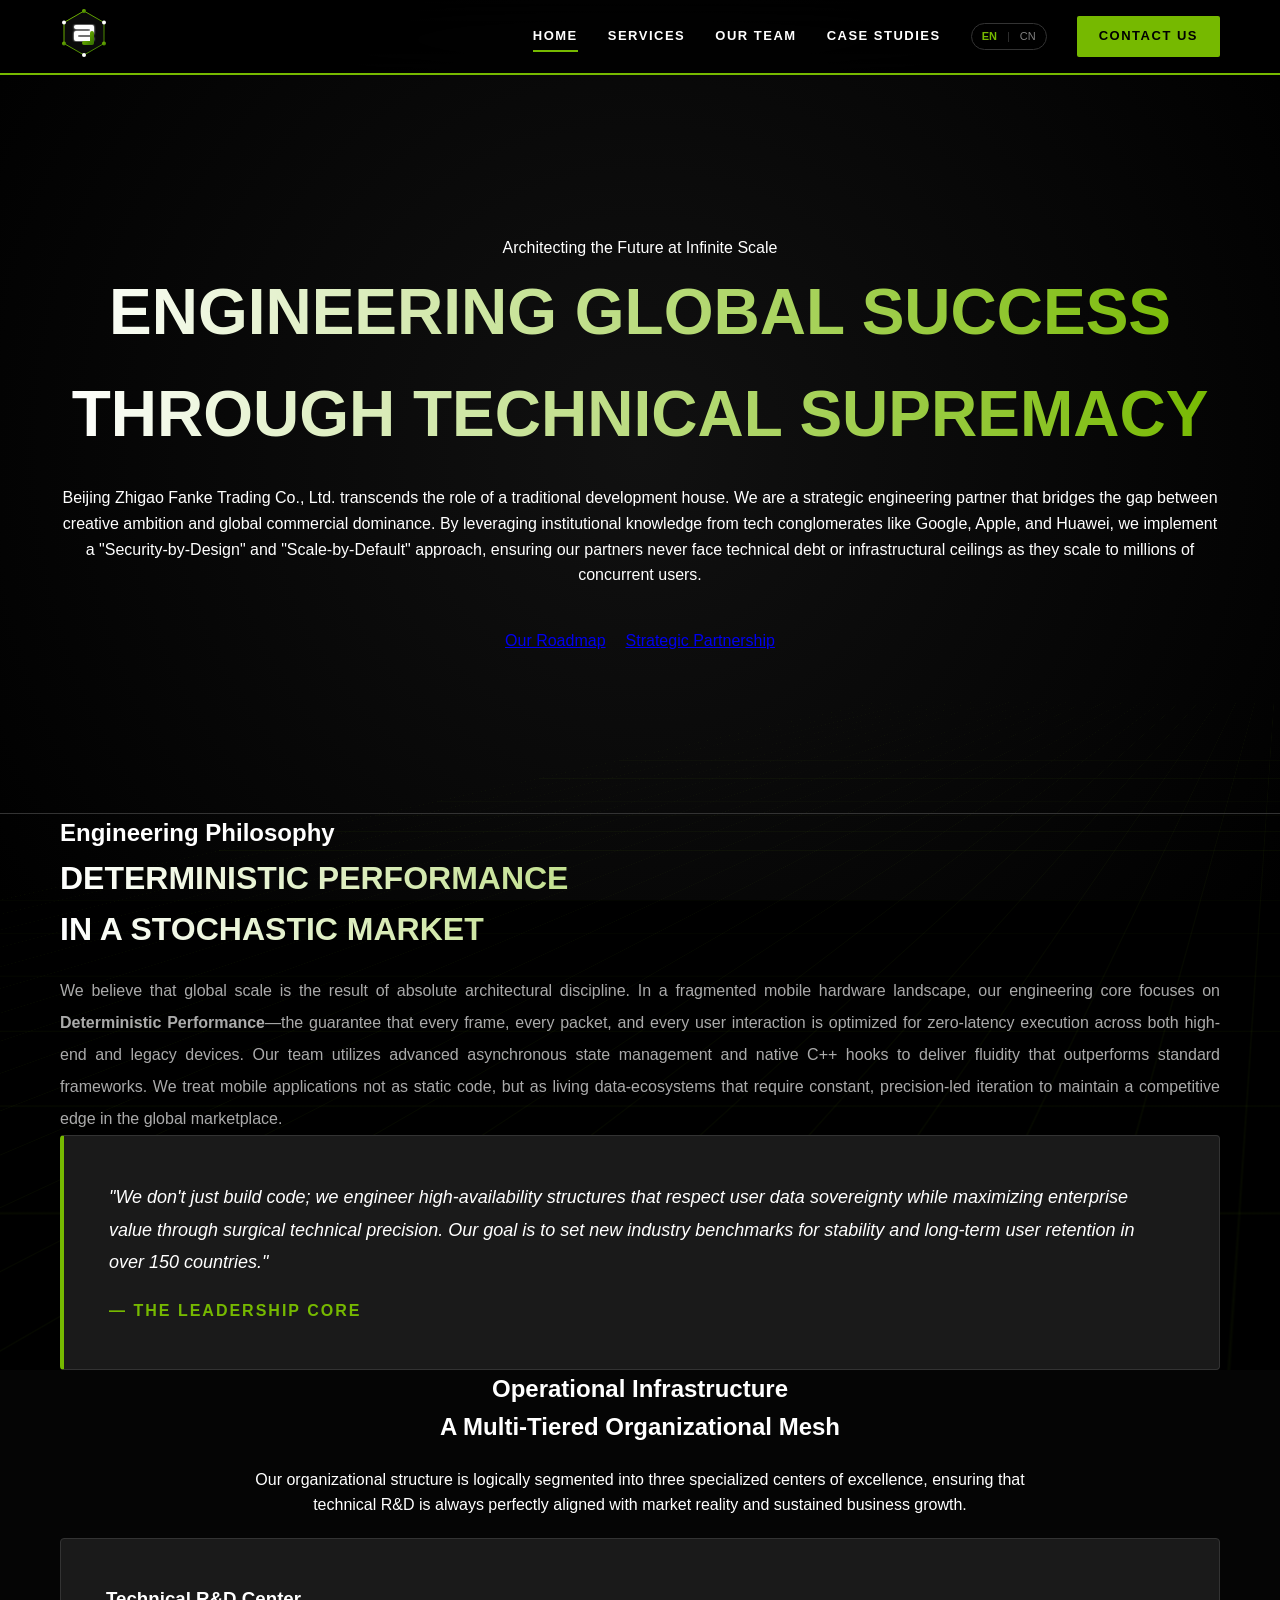
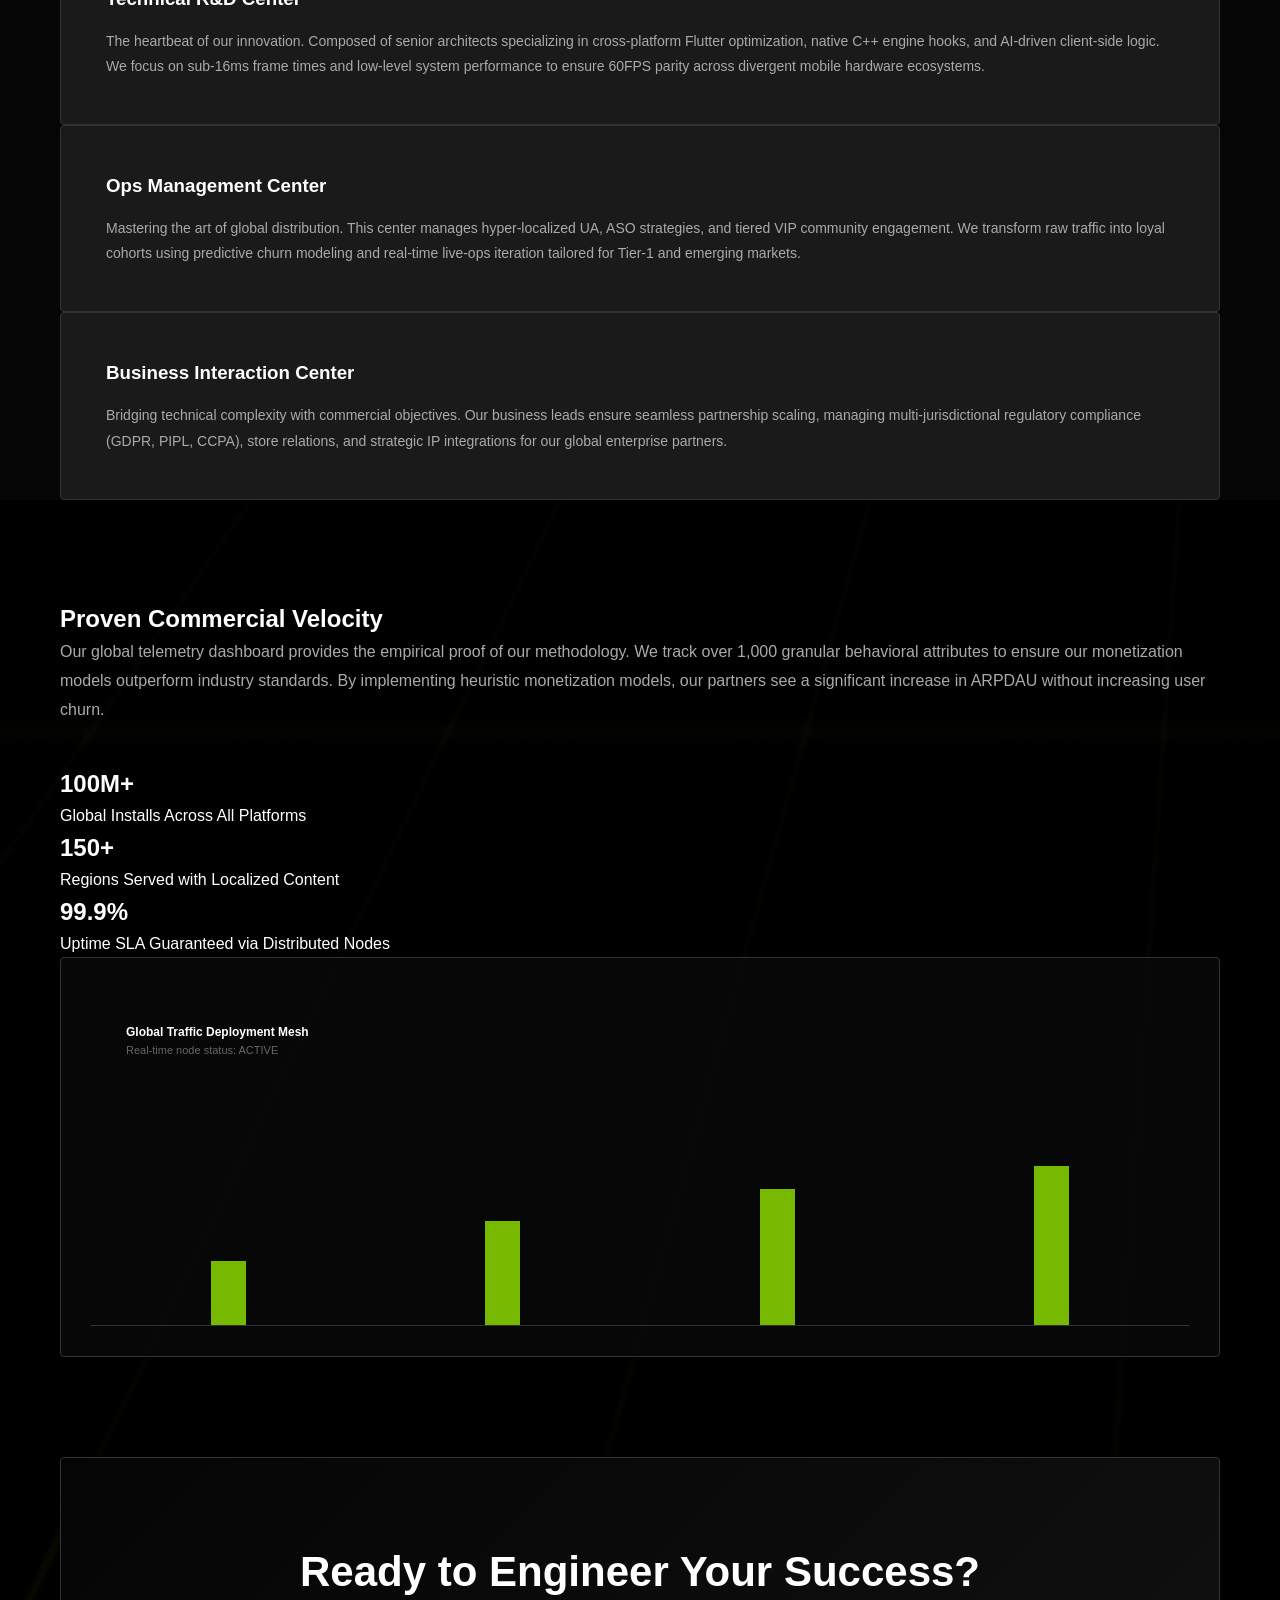
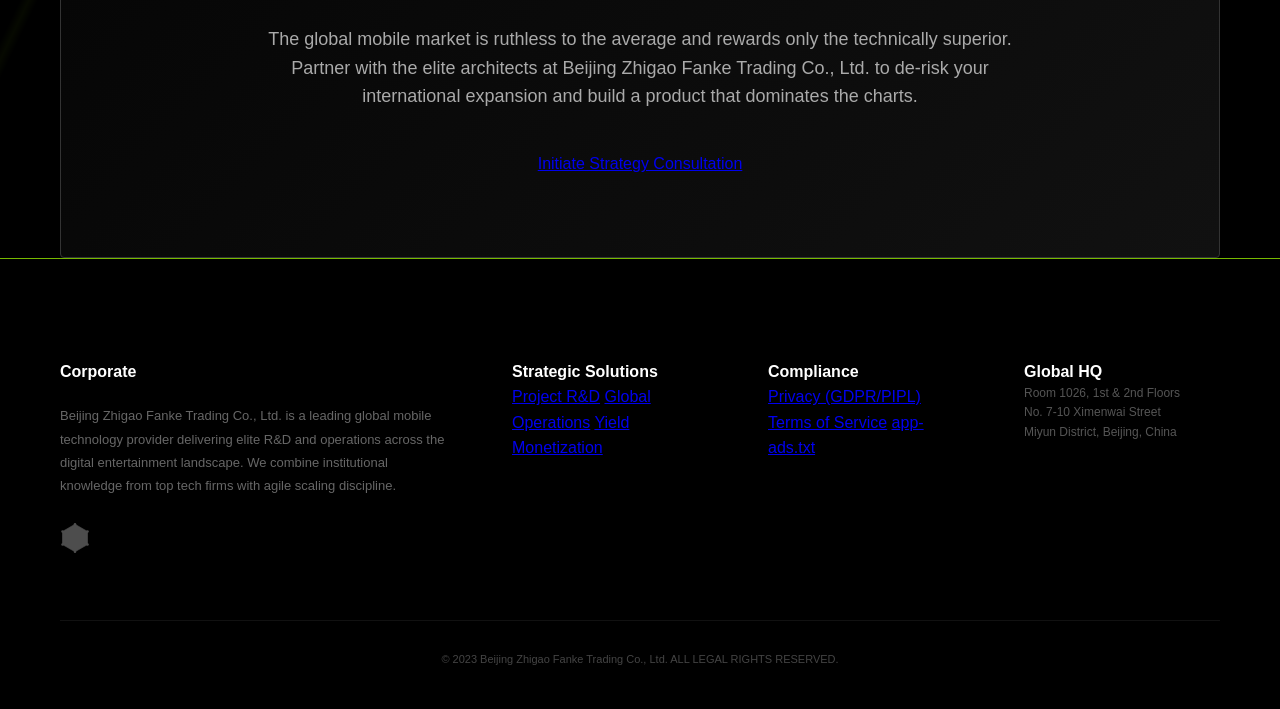
==== index.html @ f8a886be "work1" ====
<!DOCTYPE html>
<html lang="en">
<head>
    <meta charset="UTF-8">
    <meta name="viewport" content="width=device-width, initial-scale=1.0">
    <title>Shanglu Technology | Global Leader in Mobile Game & App Innovation</title>

    <!-- SEO Optimization -->
    <meta name="description" content="Beijing Zhigao Fanke Trading Co., Ltd. is a premier global technology powerhouse specializing in high-performance mobile R&D, game operations, and AI monetization.">
    <meta name="keywords" content="Mobile Game R&D, Global App Operations, AI Monetization, Beijing Zhigao Fanke, Shanglu Technology">
    <meta name="author" content="Beijing Zhigao Fanke Trading Co., Ltd.">
    <link rel="canonical" href="https://bjshanglu.com/">

    <!-- Open Graph for SEO -->
    <meta property="og:title" content="Shanglu Technology | Powering Global Innovation">
    <meta property="og:description" content="Tiered service models for high-performance mobile ecosystems.">
    <meta property="og:url" content="https://bjshanglu.com/">
    <meta property="og:type" content="website">

    <link rel="stylesheet" href="css/style.css">

    <!-- JSON-LD Structured Data for SEO -->
    <script type="application/ld+json">
    {
      "@context": "https://schema.org",
      "@type": "Organization",
      "name": "Beijing Zhigao Fanke Trading Co., Ltd.",
      "url": "https://bjshanglu.com",
      "logo": "https://bjshanglu.com/svg/logo.svg",
      "contactPoint": {
        "@type": "ContactPoint",
        "email": "jiangguoqing@bjshanglu.com",
        "contactType": "customer service"
      }
    }
    </script>
</head>
<body class="tech-grid-bg">
    <div class="bg-particles"></div>
    <div class="bg-grid"></div>

    <header class="header-nvidia">
        <div class="container header-container">
            <a href="index.html" class="logo"><img src="svg/logo.svg" alt="Shanglu Logo"></a>
            <nav class="nav-links">
                <a href="index.html" class="active">Home</a>
                <a href="business.html">Services</a>
                <a href="team.html">Our Team</a>
                <a href="cases.html">Case Studies</a>

                <div class="lang-switch">
                    <span class="lang-btn active">EN</span>
                    <span style="color: #333;">|</span>
                    <span class="lang-btn">CN</span>
                </div>

                <a href="contact.html" class="nav-cta btn-nvidia">Contact Us</a>
            </nav>
        </div>
    </header>

    <main>
        <!-- Section 1: Hero -->
        <section class="hero-nvidia" data-reveal>
            <div class="container hero-content">
                <div class="nvidia-accent">Architecting the Future at Infinite Scale</div>
                <h1 class="gradient-text-animated">Engineering Global Success <br>Through Technical Supremacy</h1>
                <p>Beijing Zhigao Fanke Trading Co., Ltd. transcends the role of a traditional development house. We are a strategic engineering partner that bridges the gap between creative ambition and global commercial dominance. By leveraging institutional knowledge from tech conglomerates like Google, Apple, and Huawei, we implement a "Security-by-Design" and "Scale-by-Default" approach, ensuring our partners never face technical debt or infrastructural ceilings as they scale to millions of concurrent users.</p>
                <div style="margin-top: 40px; display: flex; gap: 20px; justify-content: center;">
                    <a href="business.html" class="btn btn-nvidia">Our Roadmap</a>
                    <a href="contact.html" class="btn btn-secondary">Strategic Partnership</a>
                </div>
            </div>
        </section>

        <!-- Section 2: Detailed Philosophy & Mission -->
        <section class="section-dark" data-reveal>
            <div class="container">
                <div class="grid-2" style="gap: 80px; align-items: center;">
                    <div>
                        <h2 class="nvidia-accent">Engineering Philosophy</h2>
                        <h3 class="gradient-text-animated" style="font-size: 32px; margin-bottom: 20px;">Deterministic Performance <br>in a Stochastic Market</h3>
                        <p style="color: var(--text-grey); margin-top: 20px; line-height: 2.0; text-align: justify;">
                            We believe that global scale is the result of absolute architectural discipline. In a fragmented mobile hardware landscape, our engineering core focuses on <strong>Deterministic Performance</strong>—the guarantee that every frame, every packet, and every user interaction is optimized for zero-latency execution across both high-end and legacy devices. Our team utilizes advanced asynchronous state management and native C++ hooks to deliver fluidity that outperforms standard frameworks. We treat mobile applications not as static code, but as living data-ecosystems that require constant, precision-led iteration to maintain a competitive edge in the global marketplace.
                        </p>
                    </div>
                    <div class="card-nvidia" style="border-left: 4px solid var(--nvidia-green);">
                        <p style="color: #fff; font-style: italic; font-size: 18px; line-height: 1.8;">"We don't just build code; we engineer high-availability structures that respect user data sovereignty while maximizing enterprise value through surgical technical precision. Our goal is to set new industry benchmarks for stability and long-term user retention in over 150 countries."</p>
                        <p style="color: var(--nvidia-green); font-weight: 800; margin-top: 20px; text-transform: uppercase; letter-spacing: 2px;">— THE LEADERSHIP CORE</p>
                    </div>
                </div>
            </div>
        </section>

        <!-- Section 3: The Three Centers of Excellence -->
        <section class="section-dark" style="background: #050505;" data-reveal>
            <div class="container">
                <div class="section-header" style="text-align: center;">
                    <h2 class="nvidia-accent">Operational Infrastructure</h2>
                    <h2 class="main-heading">A Multi-Tiered Organizational Mesh</h2>
                    <p class="section-subtitle" style="max-width: 800px; margin: 20px auto;">Our organizational structure is logically segmented into three specialized centers of excellence, ensuring that technical R&D is always perfectly aligned with market reality and sustained business growth.</p>
                </div>
                <div class="grid-3">
                    <div class="card-nvidia">
                        <h3 style="color: #fff; margin-bottom: 15px;">Technical R&D Center</h3>
                        <p style="color: var(--text-grey); font-size: 14px; line-height: 1.8;">The heartbeat of our innovation. Composed of senior architects specializing in cross-platform Flutter optimization, native C++ engine hooks, and AI-driven client-side logic. We focus on sub-16ms frame times and low-level system performance to ensure 60FPS parity across divergent mobile hardware ecosystems.</p>
                    </div>
                    <div class="card-nvidia">
                        <h3 style="color: #fff; margin-bottom: 15px;">Ops Management Center</h3>
                        <p style="color: var(--text-grey); font-size: 14px; line-height: 1.8;">Mastering the art of global distribution. This center manages hyper-localized UA, ASO strategies, and tiered VIP community engagement. We transform raw traffic into loyal cohorts using predictive churn modeling and real-time live-ops iteration tailored for Tier-1 and emerging markets.</p>
                    </div>
                    <div class="card-nvidia">
                        <h3 style="color: #fff; margin-bottom: 15px;">Business Interaction Center</h3>
                        <p style="color: var(--text-grey); font-size: 14px; line-height: 1.8;">Bridging technical complexity with commercial objectives. Our business leads ensure seamless partnership scaling, managing multi-jurisdictional regulatory compliance (GDPR, PIPL, CCPA), store relations, and strategic IP integrations for our global enterprise partners.</p>
                    </div>
                </div>
            </div>
        </section>

        <!-- Section 4: Global Stats Mesh -->
        <section class="stats-container-dark" data-reveal>
            <div class="container">
                <div class="grid-2">
                    <div>
                        <h2 class="nvidia-accent">Proven Commercial Velocity</h2>
                        <p style="color: var(--text-grey); line-height: 1.8; margin-bottom: 40px;">Our global telemetry dashboard provides the empirical proof of our methodology. We track over 1,000 granular behavioral attributes to ensure our monetization models outperform industry standards. By implementing heuristic monetization models, our partners see a significant increase in ARPDAU without increasing user churn.</p>
                        <div class="stat-v-item"><h2 class="stat-v-number">100M+</h2><p class="stat-v-label">Global Installs Across All Platforms</p></div>
                        <div class="stat-v-item"><h2 class="stat-v-number">150+</h2><p class="stat-v-label">Regions Served with Localized Content</p></div>
                        <div class="stat-v-item"><h2 class="stat-v-number">99.9%</h2><p class="stat-v-label">Uptime SLA Guaranteed via Distributed Nodes</p></div>
                    </div>

                    <div class="perspective-container">
                        <div class="visual-mesh card-nvidia">
                            <div style="padding: 20px;">
                                <h4 class="nvidia-accent" style="font-size: 12px;">Global Traffic Deployment Mesh</h4>
                                <p style="color: var(--text-dim); font-size: 11px;">Real-time node status: ACTIVE</p>
                            </div>
                            <div class="data-node" style="top: 30%; left: 20%;"></div><div class="pulse-ring" style="top: 29%; left: 19%;"></div>
                            <div class="data-node" style="top: 45%; left: 75%;"></div><div class="pulse-ring" style="top: 44%; left: 74%;"></div>
                            <div class="data-node" style="top: 65%; left: 40%;"></div><div class="pulse-ring" style="top: 64%; left: 39%;"></div>
                            <div style="position: absolute; bottom: 30px; left: 30px; right: 30px;">
                                <div class="bar-chart-v">
                                    <div class="bar-v" style="height: 40%;" data-val="Q1"></div>
                                    <div class="bar-v" style="height: 65%;" data-val="Q2"></div>
                                    <div class="bar-v" style="height: 85%;" data-val="Q3"></div>
                                    <div class="bar-v" style="height: 100%;" data-val="Q4"></div>
                                </div>
                            </div>
                        </div>
                    </div>
                </div>
            </div>
        </section>

        <!-- Final CTA -->
        <section class="section-dark" data-reveal>
            <div class="container">
                <div class="card-nvidia" style="text-align: center; background: linear-gradient(135deg, #050505 0%, #111 100%); padding: 80px;">
                    <h2 style="font-size: 42px; font-weight: 900; margin-bottom: 20px;">Ready to Engineer Your Success?</h2>
                    <p style="color: var(--text-grey); margin-bottom: 40px; font-size: 18px; max-width: 800px; margin-left: auto; margin-right: auto;">The global mobile market is ruthless to the average and rewards only the technically superior. Partner with the elite architects at Beijing Zhigao Fanke Trading Co., Ltd. to de-risk your international expansion and build a product that dominates the charts.</p>
                    <a href="contact.html" class="btn btn-nvidia">Initiate Strategy Consultation</a>
                </div>
            </div>
        </section>
    </main>

    <footer>
        <div class="container">
            <div class="footer-grid">
                <div class="footer-section">
                    <h4 style="color: white; margin-bottom: 20px;">Corporate</h4>
                    <p style="font-size: 13px; line-height: 1.8; color: #666;">Beijing Zhigao Fanke Trading Co., Ltd. is a leading global mobile technology provider delivering elite R&D and operations across the digital entertainment landscape. We combine institutional knowledge from top tech firms with agile scaling discipline.</p>
                    <div style="margin-top: 25px;"><img src="svg/logo.svg" alt="Logo" style="height: 30px; filter: brightness(0) invert(1); opacity: 0.3;"></div>
                </div>
                <div class="footer-section">
                    <h4>Strategic Solutions</h4>
                    <div class="footer-links">
                        <a href="business.html">Project R&D</a>
                        <a href="business.html">Global Operations</a>
                        <a href="business.html">Yield Monetization</a>
                    </div>
                </div>
                <div class="footer-section">
                    <h4>Compliance</h4>
                    <div class="footer-links">
                        <a href="privacy.html">Privacy (GDPR/PIPL)</a>
                        <a href="terms.html">Terms of Service</a>
                        <a href="app-ads.txt">app-ads.txt</a>
                    </div>
                </div>
                <div class="footer-section">
                    <h4>Global HQ</h4>
                    <p style="font-size: 12px; color: #555;">Room 1026, 1st & 2nd Floors<br>No. 7-10 Ximenwai Street<br>Miyun District, Beijing, China</p>
                </div>
            </div>
            <div class="footer-bottom" style="margin-top: 60px; padding-top: 30px; border-top: 1px solid #111; text-align: center; font-size: 11px; color: #444;">
                &copy; 2023 Beijing Zhigao Fanke Trading Co., Ltd. ALL LEGAL RIGHTS RESERVED.
            </div>
        </div>
    </footer>

    <!-- Reveal Script -->
    <script>
        const observer = new IntersectionObserver((entries) => {
            entries.forEach(entry => {
                if (entry.isIntersecting) {
                    entry.target.classList.add('revealed');
                }
            });
        }, { threshold: 0.1 });

        document.querySelectorAll('[data-reveal]').forEach((el) => observer.observe(el));
    </script>
    <script src="js/main.js"></script>
</body>
</html>
---- css/style.css ----
/* Unified NVIDIA High-Tech Style - Enterprise Data Edition v5 (Visual & SEO Enhanced) */
:root {
    --nvidia-green: #76B900;
    --nvidia-green-hover: #8ae300;
    --nvidia-black: #000000;
    --nvidia-dark: #0a0a0a;
    --nvidia-grey: #1a1a1a;
    --nvidia-border: #333333;
    --text-white: #ffffff;
    --text-grey: #aaaaaa;
    --text-dim: #666666;
    --shadow-glow: 0 0 20px rgba(118, 185, 0, 0.3);
    --shadow-dark: 0 15px 35px rgba(0,0,0,0.7);
    --transition-smooth: all 0.5s cubic-bezier(0.165, 0.84, 0.44, 1);
}

* { margin: 0; padding: 0; box-sizing: border-box; font-family: "Segoe UI", "Arial", sans-serif; }
body { background-color: var(--nvidia-black); color: var(--text-white); line-height: 1.6; overflow-x: hidden; }
.container { max-width: 1200px; margin: 0 auto; padding: 0 20px; }

/* --- Particles / Background Effects --- */
.bg-particles {
    position: fixed; top: 0; left: 0; width: 100%; height: 100%;
    background: radial-gradient(circle at 50% 50%, #111 0%, #000 100%);
    z-index: -2;
}

/* Subtle Animated Grid */
.bg-grid {
    position: fixed; top: 0; left: 0; width: 200%; height: 200%;
    background-image: linear-gradient(rgba(118, 185, 0, 0.05) 1px, transparent 1px),
                      linear-gradient(90deg, rgba(118, 185, 0, 0.05) 1px, transparent 1px);
    background-size: 60px 60px;
    transform: perspective(500px) rotateX(60deg) translateY(-20%);
    z-index: -1;
    animation: grid-move 20s linear infinite;
}
@keyframes grid-move { from { background-position: 0 0; } to { background-position: 0 60px; } }

/* Header */
header.header-nvidia {
    background: rgba(0, 0, 0, 0.85); backdrop-filter: blur(20px); height: 75px;
    display: flex; align-items: center; position: sticky; top: 0; z-index: 1000;
    border-bottom: 2px solid var(--nvidia-green);
    transition: var(--transition-smooth);
}
.header-container { display: flex; justify-content: space-between; align-items: center; width: 100%; }

.nav-links { display: flex; gap: 30px; align-items: center; }
.nav-links a {
    text-decoration: none; color: var(--text-white); font-weight: 700; font-size: 13px;
    text-transform: uppercase; letter-spacing: 1.5px; transition: 0.3s;
    position: relative;
}
.nav-links a::after {
    content: ''; position: absolute; bottom: -5px; left: 0; width: 0; height: 2px;
    background: var(--nvidia-green); transition: width 0.3s ease;
}
.nav-links a:hover::after, .nav-links a.active::after { width: 100%; }
.nav-links a:hover { color: var(--nvidia-green); }

/* Language Switcher */
.lang-switch {
    display: flex; gap: 10px; border: 1px solid var(--nvidia-border);
    padding: 4px 10px; border-radius: 20px; font-size: 11px;
}
.lang-btn { cursor: pointer; opacity: 0.5; transition: 0.3s; }
.lang-btn.active { opacity: 1; color: var(--nvidia-green); font-weight: 800; }

.nav-cta { background: var(--nvidia-green); color: black !important; padding: 10px 22px; border-radius: 2px; font-weight: 800 !important; }

/* Hero Section with Parallax Effect */
.hero-nvidia {
    padding: 160px 0; text-align: center; border-bottom: 1px solid var(--nvidia-border);
    position: relative;
}
.hero-content { position: relative; z-index: 10; }

.gradient-text-animated {
    font-size: 64px; font-weight: 900; margin-bottom: 20px;
    background: linear-gradient(90deg, #fff, var(--nvidia-green), #fff);
    background-size: 200% auto; -webkit-background-clip: text; -webkit-text-fill-color: transparent;
    animation: shine 5s linear infinite; text-transform: uppercase;
}
@keyframes shine { to { background-position: 200% center; } }

/* --- 3D & Advanced Cards --- */
.perspective-container { perspective: 1000px; }

.card-nvidia {
    background: var(--nvidia-grey); padding: 45px; border: 1px solid var(--nvidia-border);
    transition: var(--transition-smooth); border-radius: 4px;
    transform-style: preserve-3d;
}
.card-nvidia:hover {
    border-color: var(--nvidia-green);
    transform: translateZ(20px) rotateX(2deg) rotateY(2deg);
    box-shadow: var(--shadow-dark), var(--shadow-glow);
}

/* Stats Section */
.stats-container-dark { background: rgba(0,0,0,0.5); padding: 100px 0; position: relative; }
.visual-mesh {
    width: 100%; height: 400px; border: 1px solid var(--nvidia-border); border-radius: 4px;
    position: relative; background: rgba(26,26,26,0.3); backdrop-filter: blur(5px);
}
.pulse-ring {
    position: absolute; width: 20px; height: 20px; border: 1px solid var(--nvidia-green);
    border-radius: 50%; animation: pulse-out 2.5s infinite; opacity: 0;
}
@keyframes pulse-out { 0% { transform: scale(0.5); opacity: 1; } 100% { transform: scale(4); opacity: 0; } }

/* Vertical Bar Chart */
.bar-chart-v { display: flex; align-items: flex-end; justify-content: space-around; height: 180px; padding-top: 20px; border-bottom: 1px solid var(--nvidia-border); }
.bar-v { width: 35px; background: var(--nvidia-green); position: relative; transition: 1s ease-out; }
.bar-v:hover { filter: brightness(1.2); box-shadow: var(--shadow-glow); }

/* Buttons & Feedback */
.btn:active { transform: scale(0.95); }

/* Footer */
footer { background: #000; padding: 100px 0 40px; border-top: 1px solid var(--nvidia-green); }
.footer-grid { display: grid; grid-template-columns: 2fr 1fr 1fr 1fr; gap: 60px; }

@media (max-width: 992px) { .grid-2, .footer-content { grid-template-columns: 1fr; } }

/* Scroll Animations */
[data-reveal] {
    opacity: 0; transform: translateY(30px); transition: var(--transition-smooth);
}
[data-reveal].revealed { opacity: 1; transform: translateY(0); }
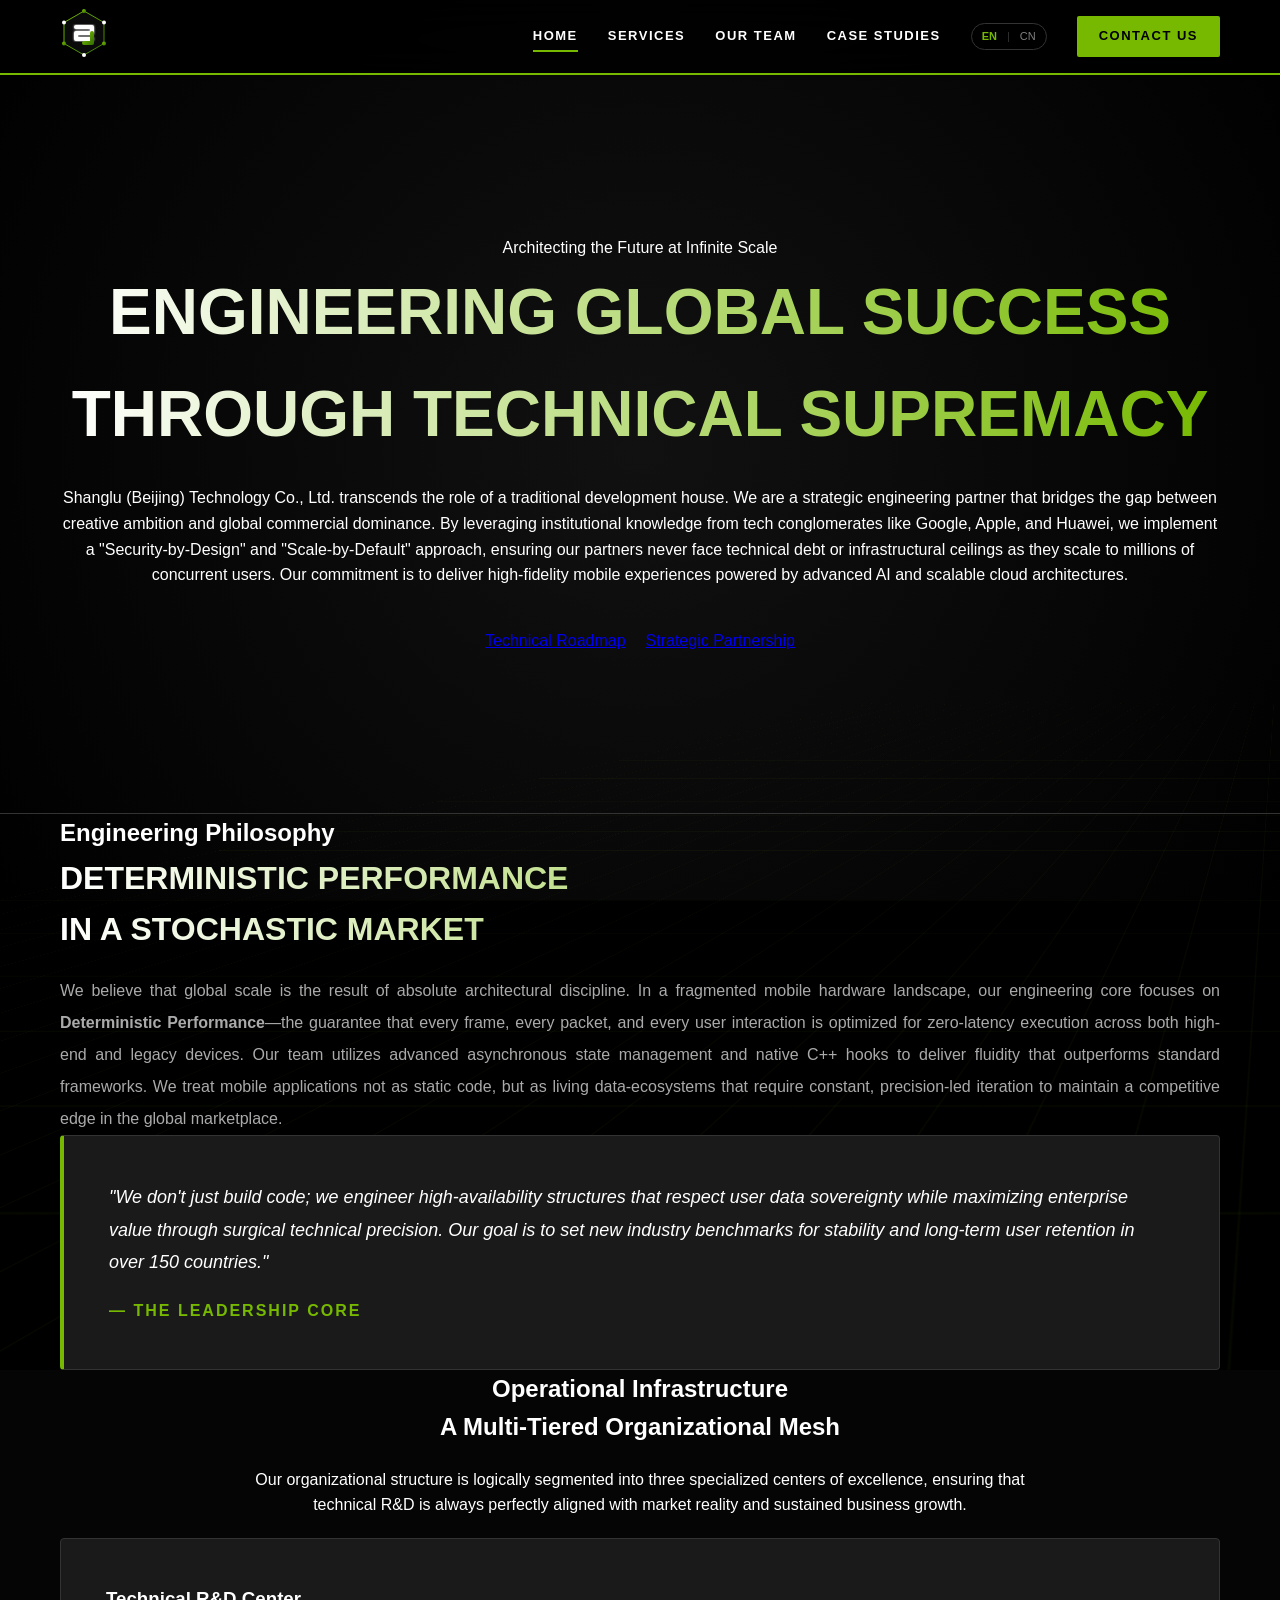
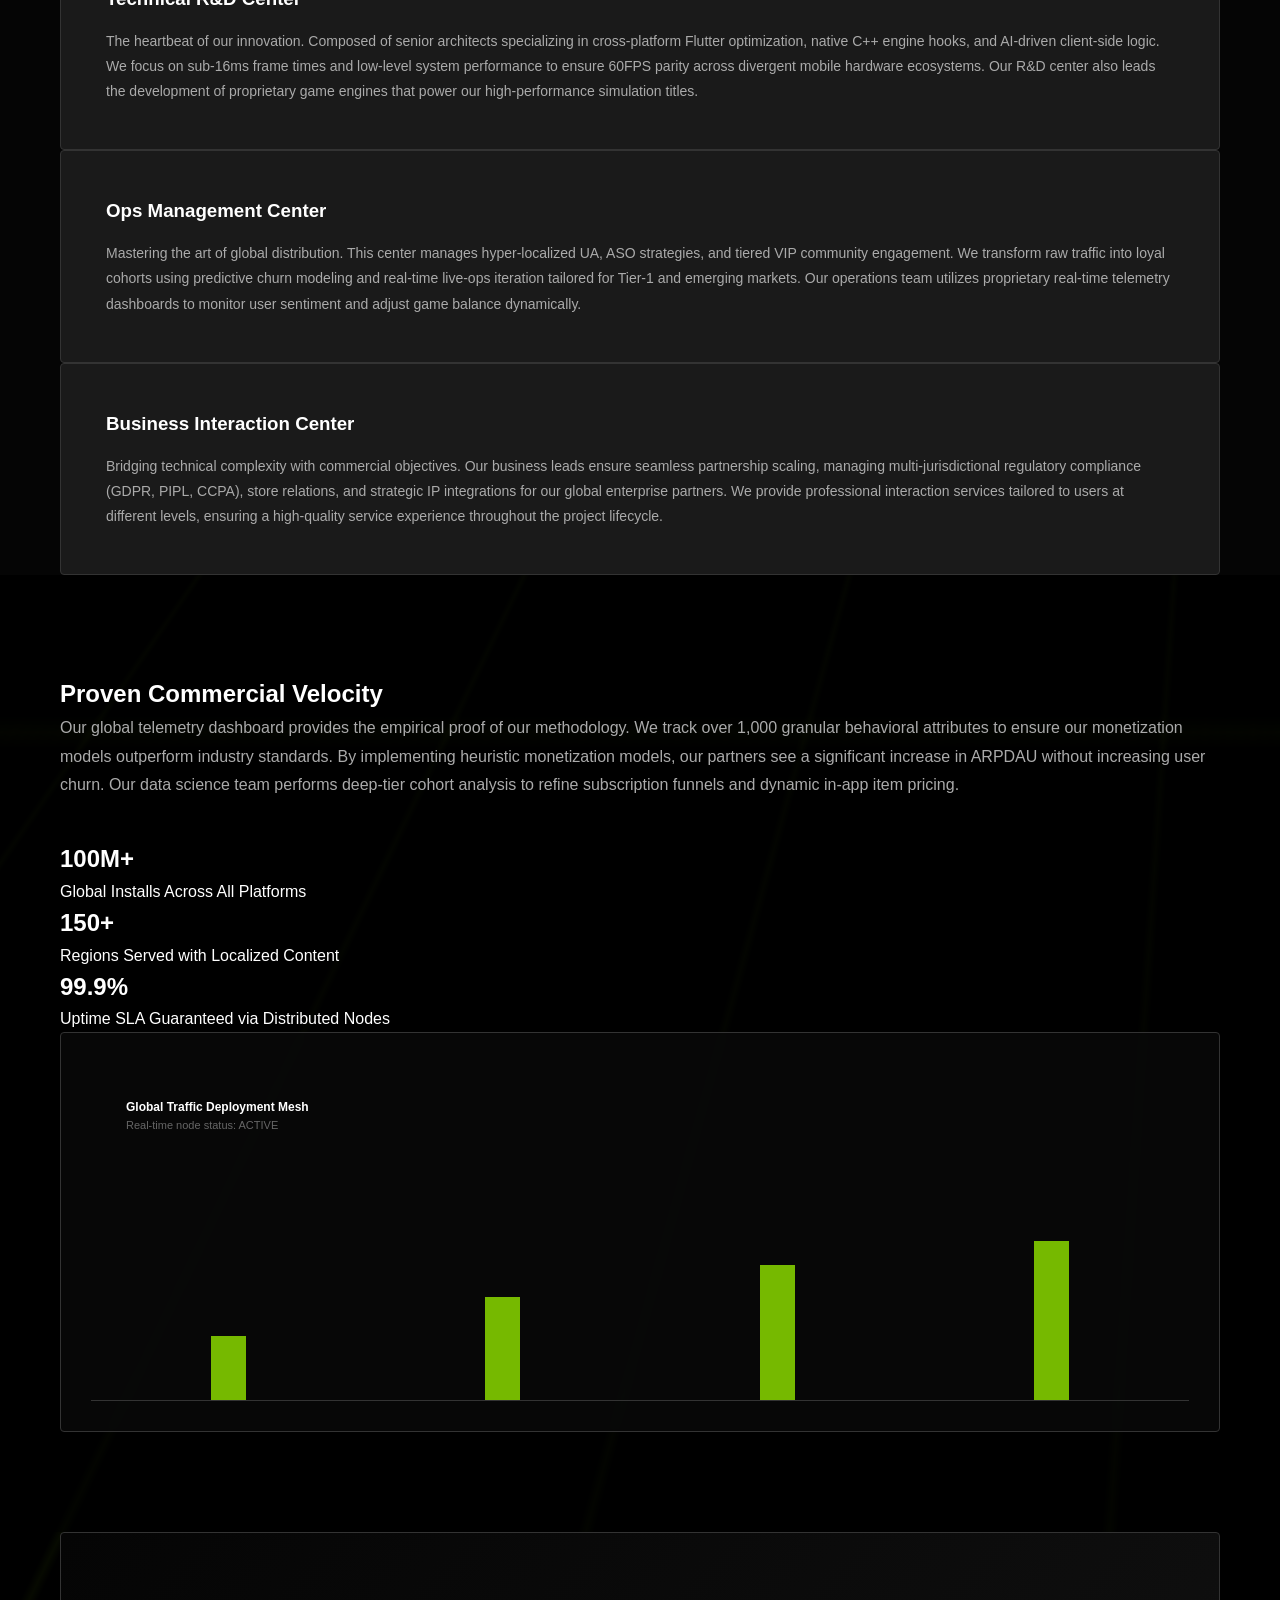
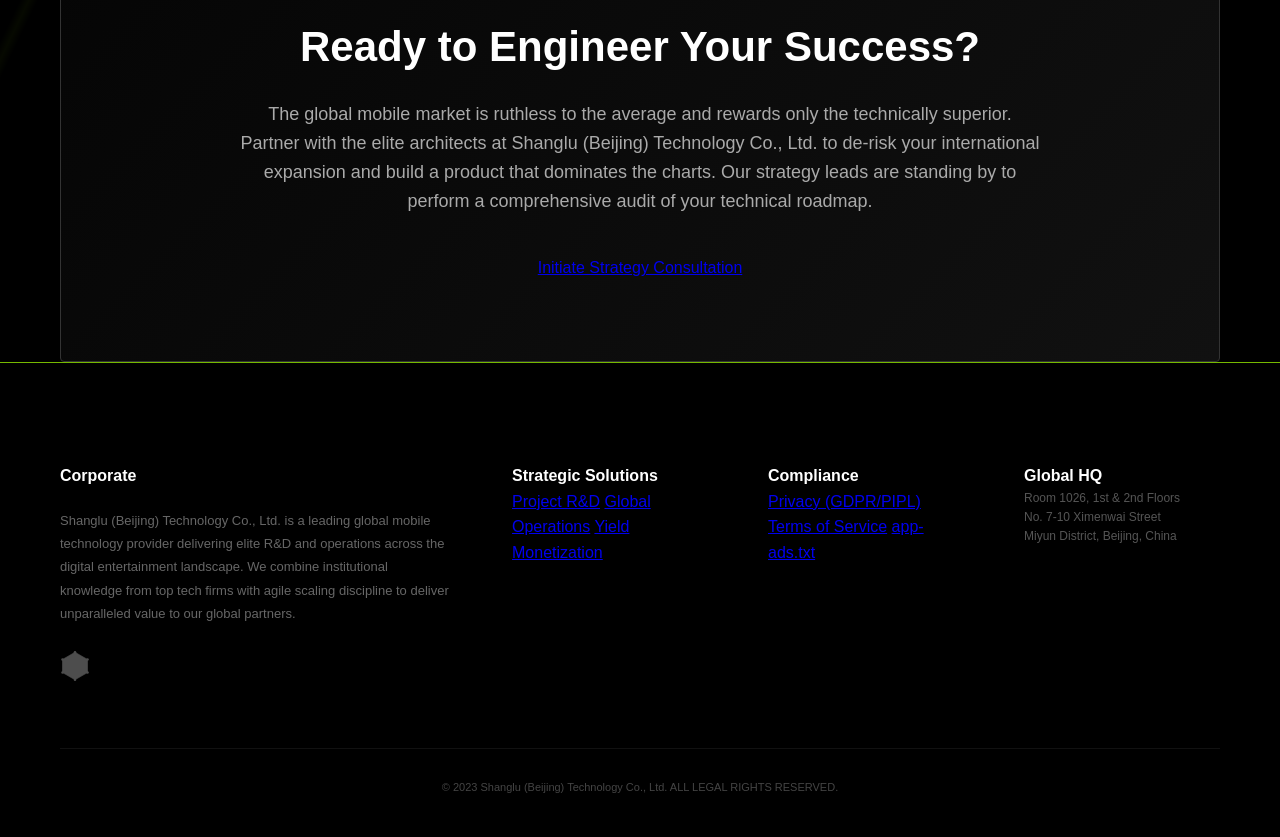
==== commit 05937683: "1" ====
--- a/index.html
+++ b/index.html
@@ -6,14 +6,14 @@
     <title>Shanglu Technology | Global Leader in Mobile Game & App Innovation</title>
 
     <!-- SEO Optimization -->
-    <meta name="description" content="Beijing Zhigao Fanke Trading Co., Ltd. is a premier global technology powerhouse specializing in high-performance mobile R&D, game operations, and AI monetization.">
-    <meta name="keywords" content="Mobile Game R&D, Global App Operations, AI Monetization, Beijing Zhigao Fanke, Shanglu Technology">
-    <meta name="author" content="Beijing Zhigao Fanke Trading Co., Ltd.">
+    <meta name="description" content="Shanglu (Beijing) Technology Co., Ltd. is a premier global technology powerhouse specializing in high-performance mobile R&D, game operations, and AI monetization.">
+    <meta name="keywords" content="Mobile Game R&D, Global App Operations, AI Monetization, Shanglu Technology, Flutter Development">
+    <meta name="author" content="Shanglu (Beijing) Technology Co., Ltd.">
     <link rel="canonical" href="https://bjshanglu.com/">
 
     <!-- Open Graph for SEO -->
     <meta property="og:title" content="Shanglu Technology | Powering Global Innovation">
-    <meta property="og:description" content="Tiered service models for high-performance mobile ecosystems.">
+    <meta property="og:description" content="Tiered service models for high-performance mobile ecosystems. Engineering global commercial dominance.">
     <meta property="og:url" content="https://bjshanglu.com/">
     <meta property="og:type" content="website">
 
@@ -24,7 +24,7 @@
     {
       "@context": "https://schema.org",
       "@type": "Organization",
-      "name": "Beijing Zhigao Fanke Trading Co., Ltd.",
+      "name": "Shanglu (Beijing) Technology Co., Ltd.",
       "url": "https://bjshanglu.com",
       "logo": "https://bjshanglu.com/svg/logo.svg",
       "contactPoint": {
@@ -65,9 +65,9 @@
             <div class="container hero-content">
                 <div class="nvidia-accent">Architecting the Future at Infinite Scale</div>
                 <h1 class="gradient-text-animated">Engineering Global Success <br>Through Technical Supremacy</h1>
-                <p>Beijing Zhigao Fanke Trading Co., Ltd. transcends the role of a traditional development house. We are a strategic engineering partner that bridges the gap between creative ambition and global commercial dominance. By leveraging institutional knowledge from tech conglomerates like Google, Apple, and Huawei, we implement a "Security-by-Design" and "Scale-by-Default" approach, ensuring our partners never face technical debt or infrastructural ceilings as they scale to millions of concurrent users.</p>
+                <p>Shanglu (Beijing) Technology Co., Ltd. transcends the role of a traditional development house. We are a strategic engineering partner that bridges the gap between creative ambition and global commercial dominance. By leveraging institutional knowledge from tech conglomerates like Google, Apple, and Huawei, we implement a "Security-by-Design" and "Scale-by-Default" approach, ensuring our partners never face technical debt or infrastructural ceilings as they scale to millions of concurrent users. Our commitment is to deliver high-fidelity mobile experiences powered by advanced AI and scalable cloud architectures.</p>
                 <div style="margin-top: 40px; display: flex; gap: 20px; justify-content: center;">
-                    <a href="business.html" class="btn btn-nvidia">Our Roadmap</a>
+                    <a href="business.html" class="btn btn-nvidia">Technical Roadmap</a>
                     <a href="contact.html" class="btn btn-secondary">Strategic Partnership</a>
                 </div>
             </div>
@@ -103,15 +103,15 @@
                 <div class="grid-3">
                     <div class="card-nvidia">
                         <h3 style="color: #fff; margin-bottom: 15px;">Technical R&D Center</h3>
-                        <p style="color: var(--text-grey); font-size: 14px; line-height: 1.8;">The heartbeat of our innovation. Composed of senior architects specializing in cross-platform Flutter optimization, native C++ engine hooks, and AI-driven client-side logic. We focus on sub-16ms frame times and low-level system performance to ensure 60FPS parity across divergent mobile hardware ecosystems.</p>
+                        <p style="color: var(--text-grey); font-size: 14px; line-height: 1.8;">The heartbeat of our innovation. Composed of senior architects specializing in cross-platform Flutter optimization, native C++ engine hooks, and AI-driven client-side logic. We focus on sub-16ms frame times and low-level system performance to ensure 60FPS parity across divergent mobile hardware ecosystems. Our R&D center also leads the development of proprietary game engines that power our high-performance simulation titles.</p>
                     </div>
                     <div class="card-nvidia">
                         <h3 style="color: #fff; margin-bottom: 15px;">Ops Management Center</h3>
-                        <p style="color: var(--text-grey); font-size: 14px; line-height: 1.8;">Mastering the art of global distribution. This center manages hyper-localized UA, ASO strategies, and tiered VIP community engagement. We transform raw traffic into loyal cohorts using predictive churn modeling and real-time live-ops iteration tailored for Tier-1 and emerging markets.</p>
+                        <p style="color: var(--text-grey); font-size: 14px; line-height: 1.8;">Mastering the art of global distribution. This center manages hyper-localized UA, ASO strategies, and tiered VIP community engagement. We transform raw traffic into loyal cohorts using predictive churn modeling and real-time live-ops iteration tailored for Tier-1 and emerging markets. Our operations team utilizes proprietary real-time telemetry dashboards to monitor user sentiment and adjust game balance dynamically.</p>
                     </div>
                     <div class="card-nvidia">
                         <h3 style="color: #fff; margin-bottom: 15px;">Business Interaction Center</h3>
-                        <p style="color: var(--text-grey); font-size: 14px; line-height: 1.8;">Bridging technical complexity with commercial objectives. Our business leads ensure seamless partnership scaling, managing multi-jurisdictional regulatory compliance (GDPR, PIPL, CCPA), store relations, and strategic IP integrations for our global enterprise partners.</p>
+                        <p style="color: var(--text-grey); font-size: 14px; line-height: 1.8;">Bridging technical complexity with commercial objectives. Our business leads ensure seamless partnership scaling, managing multi-jurisdictional regulatory compliance (GDPR, PIPL, CCPA), store relations, and strategic IP integrations for our global enterprise partners. We provide professional interaction services tailored to users at different levels, ensuring a high-quality service experience throughout the project lifecycle.</p>
                     </div>
                 </div>
             </div>
@@ -123,7 +123,7 @@
                 <div class="grid-2">
                     <div>
                         <h2 class="nvidia-accent">Proven Commercial Velocity</h2>
-                        <p style="color: var(--text-grey); line-height: 1.8; margin-bottom: 40px;">Our global telemetry dashboard provides the empirical proof of our methodology. We track over 1,000 granular behavioral attributes to ensure our monetization models outperform industry standards. By implementing heuristic monetization models, our partners see a significant increase in ARPDAU without increasing user churn.</p>
+                        <p style="color: var(--text-grey); line-height: 1.8; margin-bottom: 40px;">Our global telemetry dashboard provides the empirical proof of our methodology. We track over 1,000 granular behavioral attributes to ensure our monetization models outperform industry standards. By implementing heuristic monetization models, our partners see a significant increase in ARPDAU without increasing user churn. Our data science team performs deep-tier cohort analysis to refine subscription funnels and dynamic in-app item pricing.</p>
                         <div class="stat-v-item"><h2 class="stat-v-number">100M+</h2><p class="stat-v-label">Global Installs Across All Platforms</p></div>
                         <div class="stat-v-item"><h2 class="stat-v-number">150+</h2><p class="stat-v-label">Regions Served with Localized Content</p></div>
                         <div class="stat-v-item"><h2 class="stat-v-number">99.9%</h2><p class="stat-v-label">Uptime SLA Guaranteed via Distributed Nodes</p></div>
@@ -157,7 +157,7 @@
             <div class="container">
                 <div class="card-nvidia" style="text-align: center; background: linear-gradient(135deg, #050505 0%, #111 100%); padding: 80px;">
                     <h2 style="font-size: 42px; font-weight: 900; margin-bottom: 20px;">Ready to Engineer Your Success?</h2>
-                    <p style="color: var(--text-grey); margin-bottom: 40px; font-size: 18px; max-width: 800px; margin-left: auto; margin-right: auto;">The global mobile market is ruthless to the average and rewards only the technically superior. Partner with the elite architects at Beijing Zhigao Fanke Trading Co., Ltd. to de-risk your international expansion and build a product that dominates the charts.</p>
+                    <p style="color: var(--text-grey); margin-bottom: 40px; font-size: 18px; max-width: 800px; margin-left: auto; margin-right: auto;">The global mobile market is ruthless to the average and rewards only the technically superior. Partner with the elite architects at Shanglu (Beijing) Technology Co., Ltd. to de-risk your international expansion and build a product that dominates the charts. Our strategy leads are standing by to perform a comprehensive audit of your technical roadmap.</p>
                     <a href="contact.html" class="btn btn-nvidia">Initiate Strategy Consultation</a>
                 </div>
             </div>
@@ -169,7 +169,7 @@
             <div class="footer-grid">
                 <div class="footer-section">
                     <h4 style="color: white; margin-bottom: 20px;">Corporate</h4>
-                    <p style="font-size: 13px; line-height: 1.8; color: #666;">Beijing Zhigao Fanke Trading Co., Ltd. is a leading global mobile technology provider delivering elite R&D and operations across the digital entertainment landscape. We combine institutional knowledge from top tech firms with agile scaling discipline.</p>
+                    <p style="font-size: 13px; line-height: 1.8; color: #666;">Shanglu (Beijing) Technology Co., Ltd. is a leading global mobile technology provider delivering elite R&D and operations across the digital entertainment landscape. We combine institutional knowledge from top tech firms with agile scaling discipline to deliver unparalleled value to our global partners.</p>
                     <div style="margin-top: 25px;"><img src="svg/logo.svg" alt="Logo" style="height: 30px; filter: brightness(0) invert(1); opacity: 0.3;"></div>
                 </div>
                 <div class="footer-section">
@@ -194,7 +194,7 @@
                 </div>
             </div>
             <div class="footer-bottom" style="margin-top: 60px; padding-top: 30px; border-top: 1px solid #111; text-align: center; font-size: 11px; color: #444;">
-                &copy; 2023 Beijing Zhigao Fanke Trading Co., Ltd. ALL LEGAL RIGHTS RESERVED.
+                &copy; 2023 Shanglu (Beijing) Technology Co., Ltd. ALL LEGAL RIGHTS RESERVED.
             </div>
         </div>
     </footer>
